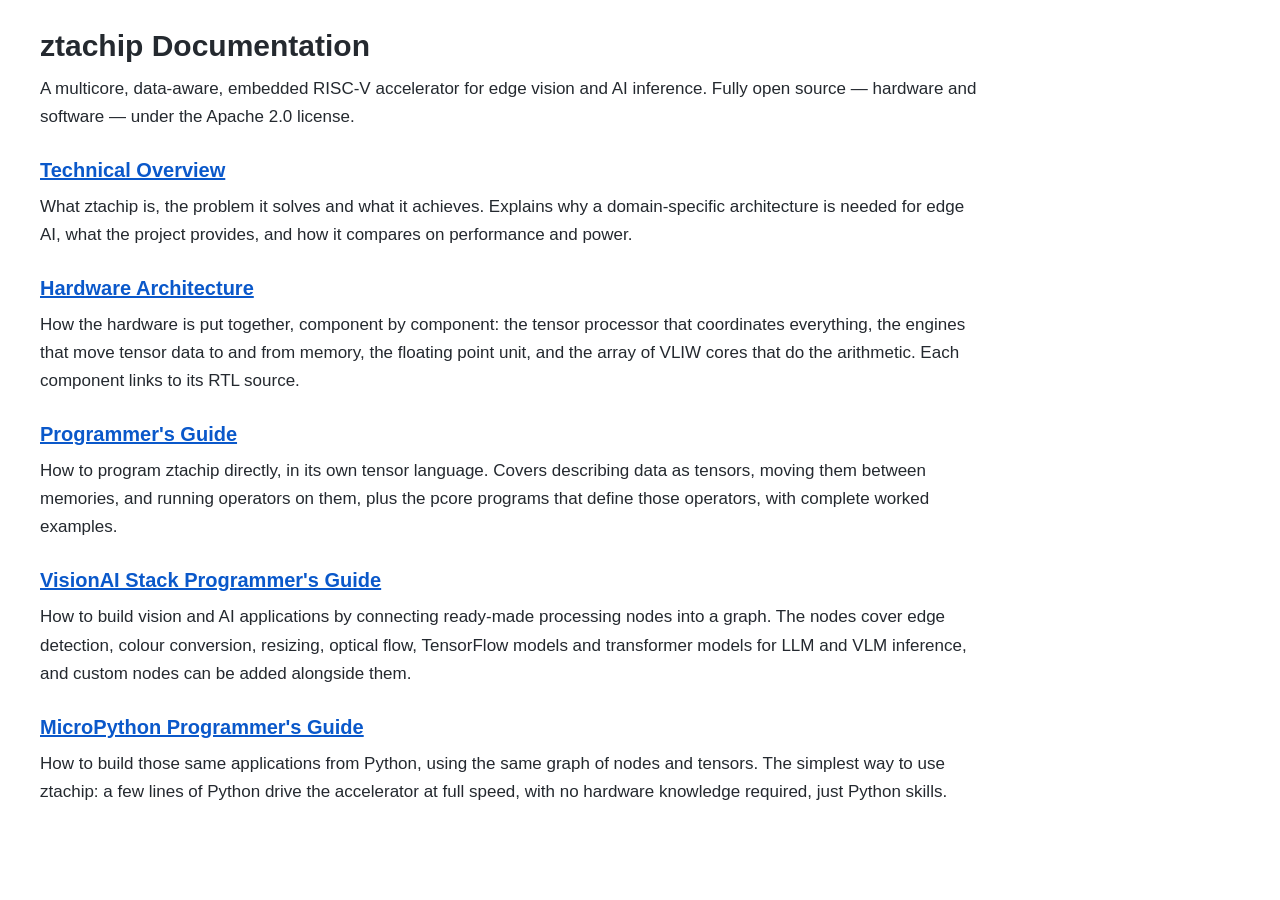
==== index.html @ 55284933 "Update doc" ====
<!DOCTYPE html>
<html lang="en">
<head>
<meta charset="utf-8">
<meta name="viewport" content="width=device-width, initial-scale=1">
<title>ztachip Documentation</title>
<style>
:root { color-scheme: light; }
body { margin:0; background:#ffffff; color:#24292f;
       font-family:-apple-system,BlinkMacSystemFont,'Segoe UI',Helvetica,Arial,sans-serif;
       font-size:17px; line-height:1.65; }
h1,h2,h3,h4,h5,h6 { line-height:1.3; margin:26px 0 10px 0; }
h1 { font-size:30px; } h2 { font-size:25px; border-bottom:1px solid #d8dce0;
     padding-bottom:6px; } h3 { font-size:20px; } h4 { font-size:18px; }
h5,h6 { font-size:17px; }
a { color:#0a58ca; }
img { max-width:100%; }
p { margin:10px 0; }
ul { margin:8px 0 8px 0; padding-left:26px; }
li { margin:3px 0; }
hr { border:0; border-top:1px solid #d8dce0; margin:24px 0; }

pre { background:#e4e6e8; padding:12px 14px; border:1px solid #d8dce0;
      border-radius:6px; overflow-x:auto; }
pre code { background:transparent; color:#1f2328; padding:0;
           font-size:14px; line-height:1.55; }
code { background:#e4e6e8; color:#1f2328; padding:1px 4px; border-radius:4px;
       font-family:'Cascadia Code',Consolas,'Liberation Mono',monospace;
       font-size:14px; }


table { border-collapse:collapse; margin:8px 0 16px 0; }
th, td { border:1px solid #c9ced4; padding:6px 10px; vertical-align:top; }
th { background:#eef1f4; text-align:left; }

details > summary { cursor:pointer; }

.layout { display:flex; align-items:flex-start; gap:0; }
.side { flex:0 0 auto; width:290px; min-width:150px; max-width:70%;
        resize:horizontal; overflow:auto; height:100vh; box-sizing:border-box;
        position:sticky; top:0; background:#000000; color:#e8eaed;
        padding:14px 16px 26px 16px; font-size:14px; line-height:1.7; }
.side a { color:#e8eaed; text-decoration:none; }
.side a:hover { text-decoration:underline; }
.side ul { list-style:none; margin:4px 0 4px 4px; padding-left:12px; }
.side .plate { background:#d6e8ff; color:#0b2545; padding:9px 10px;
        border-radius:6px; text-align:center; font-weight:bold;
        margin:0 0 14px 0; line-height:1.35; }
.side .home { display:inline-block; margin-bottom:12px; padding:5px 10px;
        background:#1f2937; color:#e8eaed; border:1px solid #3a4553;
        border-radius:5px; font-size:12px; }
.main { flex:1 1 auto; min-width:0; padding:0 30px; max-width:940px; }
/* pages without a navigation panel still need breathing room */
.page { padding:0 40px; max-width:940px; }
</style>
</head>
<body>
<div class="page"><h1 id="ztachip-documentation">ztachip Documentation</h1>
<p>A multicore, data-aware, embedded RISC-V accelerator for edge vision and AI inference. Fully open source — hardware and software — under the Apache 2.0 license.</p>
<h3 id="technical-overview"><a href="Overview.html">Technical Overview</a></h3>
<p>What ztachip is, the problem it solves and what it achieves. Explains why a domain-specific architecture is needed for edge AI, what the project provides, and how it compares on performance and power.</p>
<h3 id="hardware-architecture"><a href="HardwareDesign.html">Hardware Architecture</a></h3>
<p>How the hardware is put together, component by component: the tensor processor that coordinates everything, the engines that move tensor data to and from memory, the floating point unit, and the array of VLIW cores that do the arithmetic. Each component links to its RTL source.</p>
<h3 id="programmers-guide"><a href="ztachip_programmer_guide.html">Programmer&#x27;s Guide</a></h3>
<p>How to program ztachip directly, in its own tensor language. Covers describing data as tensors, moving them between memories, and running operators on them, plus the pcore programs that define those operators, with complete worked examples.</p>
<h3 id="visionai-stack-programmers-guide"><a href="visionai_programmer_guide.html">VisionAI Stack Programmer&#x27;s Guide</a></h3>
<p>How to build vision and AI applications by connecting ready-made processing nodes into a graph. The nodes cover edge detection, colour conversion, resizing, optical flow, TensorFlow models and transformer models for LLM and VLM inference, and custom nodes can be added alongside them.</p>
<h3 id="micropython-programmers-guide"><a href="MicropythonUserGuide.html">MicroPython Programmer&#x27;s Guide</a></h3>
<p>How to build those same applications from Python, using the same graph of nodes and tensors. The simplest way to use ztachip: a few lines of Python drive the accelerator at full speed, with no hardware knowledge required, just Python skills.</p></div>
</body>
</html>
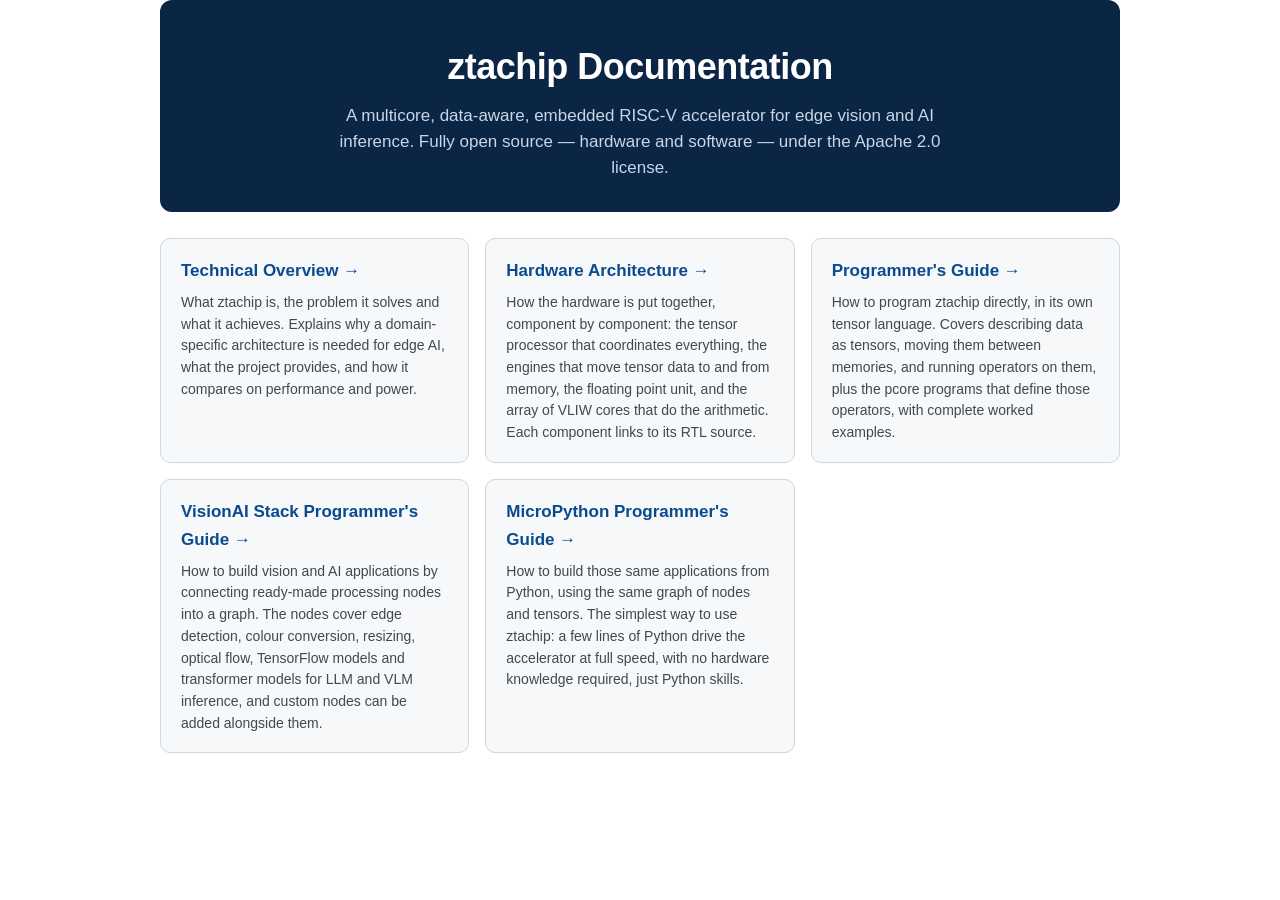
==== commit ee6dc965: "Update doc" ====
--- a/index.html
+++ b/index.html
@@ -39,7 +39,7 @@
 .side { flex:0 0 auto; width:290px; min-width:150px; max-width:70%;
         resize:horizontal; overflow:auto; height:100vh; box-sizing:border-box;
         position:sticky; top:0; background:#000000; color:#e8eaed;
-        padding:14px 16px 26px 16px; font-size:14px; line-height:1.7; }
+        padding:56px 16px 26px 16px; font-size:14px; line-height:1.7; }
 .side a { color:#e8eaed; text-decoration:none; }
 .side a:hover { text-decoration:underline; }
 .side ul { list-style:none; margin:4px 0 4px 4px; padding-left:12px; }
@@ -50,22 +50,56 @@
         background:#1f2937; color:#e8eaed; border:1px solid #3a4553;
         border-radius:5px; font-size:12px; }
 .main { flex:1 1 auto; min-width:0; padding:0 30px; max-width:940px; }
-/* pages without a navigation panel still need breathing room */
-.page { padding:0 40px; max-width:940px; }
+.page { padding:0 40px; max-width:960px; margin:0 auto; }
+
+/* landing page */
+.hero { text-align:center; padding:44px 24px 30px 24px; margin:0 0 6px 0;
+        background:#0b2545; color:#ffffff; border-radius:12px; }
+.hero h1 { margin:0 0 12px 0; font-size:36px; color:#ffffff;
+        border:0; letter-spacing:-0.5px; }
+.hero p { margin:0 auto; max-width:640px; font-size:17px; color:#c8d6e8;
+        line-height:1.55; }
+.cards { display:grid; grid-template-columns:repeat(auto-fit,minmax(300px,1fr));
+        gap:16px; margin:26px 0 40px 0; }
+.card { display:block; text-decoration:none; background:#f6f8fa;
+        border:1px solid #d0d7de; border-radius:10px; padding:18px 20px;
+        transition:border-color .15s, box-shadow .15s, transform .15s; }
+.card:hover { border-color:#0a6abf; box-shadow:0 4px 14px rgba(10,37,69,.10);
+        transform:translateY(-2px); }
+.card .t { display:block; color:#0a4a8f; font-weight:700; font-size:17px;
+        margin-bottom:7px; }
+.card .d { display:block; color:#41484f; font-size:14px; line-height:1.55; }
+
+/* show / hide the navigation panel */
+.navbtn { position:fixed; top:10px; left:10px; z-index:40; cursor:pointer;
+        background:#1f2937; color:#e8eaed; border:1px solid #3a4553;
+        border-radius:6px; padding:7px 12px; font-size:13px;
+        font-family:inherit; }
+.navbtn:hover { background:#2b3a4d; }
+body.nav-hidden .side { display:none; }
+.navbtn .lbl-show { display:none; }
+body.nav-hidden .navbtn .lbl-show { display:inline; }
+body.nav-hidden .navbtn .lbl-hide { display:none; }
+
+/* phones: the panel covers the screen, and closes once a section is chosen */
+@media (max-width:820px) {
+  .layout { display:block; }
+  .side { position:fixed; inset:0; width:100% !important; max-width:none;
+          height:100vh; resize:none; padding:60px 20px 30px 20px;
+          font-size:16px; z-index:30; }
+  .main { padding:52px 18px 0 18px; max-width:none; }
+  .page { padding:52px 18px 0 18px; }
+}
 </style>
 </head>
 <body>
-<div class="page"><h1 id="ztachip-documentation">ztachip Documentation</h1>
-<p>A multicore, data-aware, embedded RISC-V accelerator for edge vision and AI inference. Fully open source — hardware and software — under the Apache 2.0 license.</p>
-<h3 id="technical-overview"><a href="Overview.html">Technical Overview</a></h3>
-<p>What ztachip is, the problem it solves and what it achieves. Explains why a domain-specific architecture is needed for edge AI, what the project provides, and how it compares on performance and power.</p>
-<h3 id="hardware-architecture"><a href="HardwareDesign.html">Hardware Architecture</a></h3>
-<p>How the hardware is put together, component by component: the tensor processor that coordinates everything, the engines that move tensor data to and from memory, the floating point unit, and the array of VLIW cores that do the arithmetic. Each component links to its RTL source.</p>
-<h3 id="programmers-guide"><a href="ztachip_programmer_guide.html">Programmer&#x27;s Guide</a></h3>
-<p>How to program ztachip directly, in its own tensor language. Covers describing data as tensors, moving them between memories, and running operators on them, plus the pcore programs that define those operators, with complete worked examples.</p>
-<h3 id="visionai-stack-programmers-guide"><a href="visionai_programmer_guide.html">VisionAI Stack Programmer&#x27;s Guide</a></h3>
-<p>How to build vision and AI applications by connecting ready-made processing nodes into a graph. The nodes cover edge detection, colour conversion, resizing, optical flow, TensorFlow models and transformer models for LLM and VLM inference, and custom nodes can be added alongside them.</p>
-<h3 id="micropython-programmers-guide"><a href="MicropythonUserGuide.html">MicroPython Programmer&#x27;s Guide</a></h3>
-<p>How to build those same applications from Python, using the same graph of nodes and tensors. The simplest way to use ztachip: a few lines of Python drive the accelerator at full speed, with no hardware knowledge required, just Python skills.</p></div>
+<div class="page"><div class="hero"><h1 id="ztachip-documentation">ztachip Documentation</h1><p>A multicore, data-aware, embedded RISC-V accelerator for edge vision and AI inference. Fully open source — hardware and software — under the Apache 2.0 license.</p></div>
+<div class="cards">
+<a class="card" href="Overview.html"><span class="t">Technical Overview &#8594;</span><span class="d">What ztachip is, the problem it solves and what it achieves. Explains why a domain-specific architecture is needed for edge AI, what the project provides, and how it compares on performance and power.</span></a>
+<a class="card" href="HardwareDesign.html"><span class="t">Hardware Architecture &#8594;</span><span class="d">How the hardware is put together, component by component: the tensor processor that coordinates everything, the engines that move tensor data to and from memory, the floating point unit, and the array of VLIW cores that do the arithmetic. Each component links to its RTL source.</span></a>
+<a class="card" href="ztachip_programmer_guide.html"><span class="t">Programmer&#x27;s Guide &#8594;</span><span class="d">How to program ztachip directly, in its own tensor language. Covers describing data as tensors, moving them between memories, and running operators on them, plus the pcore programs that define those operators, with complete worked examples.</span></a>
+<a class="card" href="visionai_programmer_guide.html"><span class="t">VisionAI Stack Programmer&#x27;s Guide &#8594;</span><span class="d">How to build vision and AI applications by connecting ready-made processing nodes into a graph. The nodes cover edge detection, colour conversion, resizing, optical flow, TensorFlow models and transformer models for LLM and VLM inference, and custom nodes can be added alongside them.</span></a>
+<a class="card" href="MicropythonUserGuide.html"><span class="t">MicroPython Programmer&#x27;s Guide &#8594;</span><span class="d">How to build those same applications from Python, using the same graph of nodes and tensors. The simplest way to use ztachip: a few lines of Python drive the accelerator at full speed, with no hardware knowledge required, just Python skills.</span></a>
+</div></div>
 </body>
 </html>
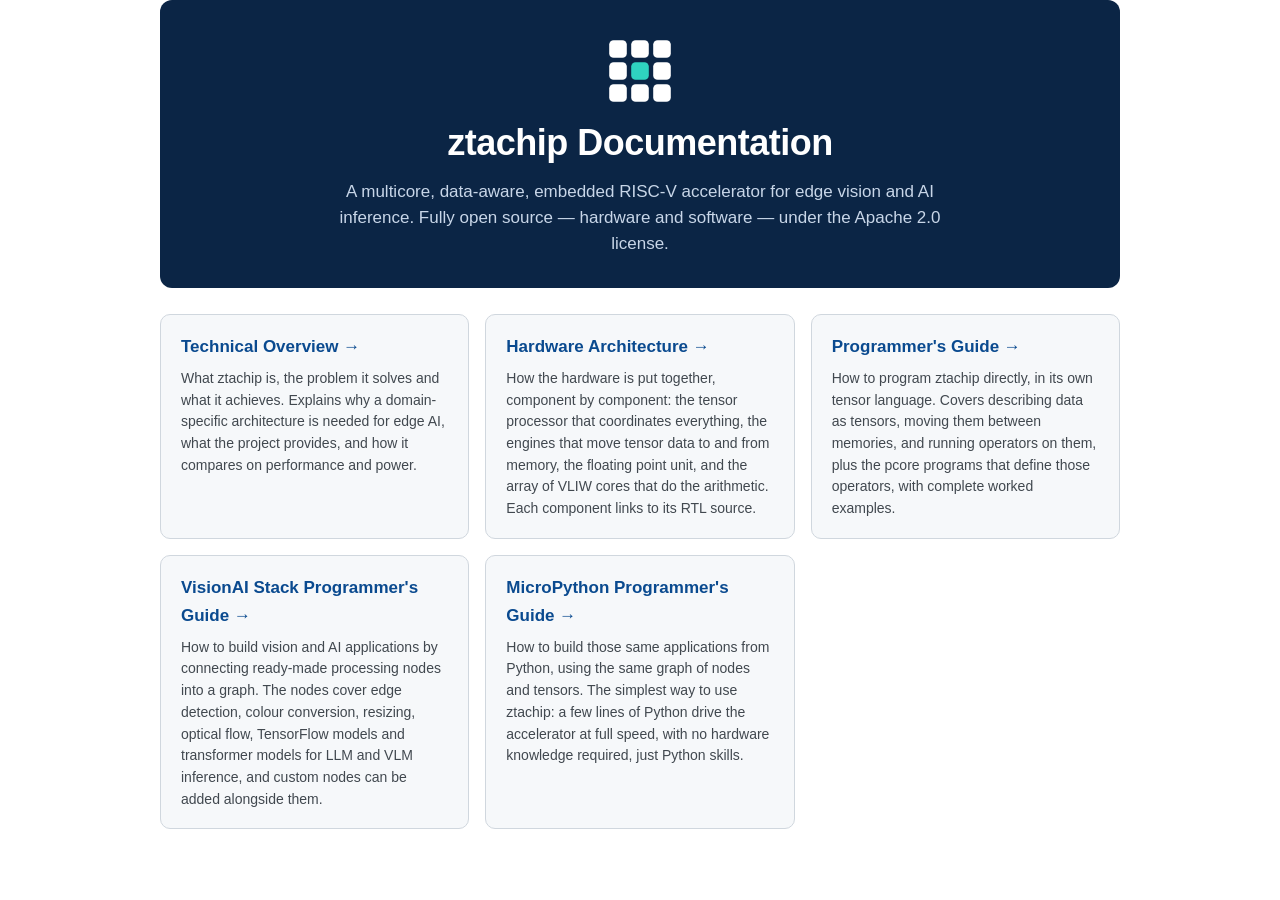
==== commit 00d7959f: "Update doc" ====
--- a/index.html
+++ b/index.html
@@ -4,6 +4,7 @@
 <meta charset="utf-8">
 <meta name="viewport" content="width=device-width, initial-scale=1">
 <title>ztachip Documentation</title>
+<link rel="icon" href="data:image/svg+xml,%3Csvg%20viewBox%3D%220%200%2060%2060%22%20xmlns%3D%22http%3A//www.w3.org/2000/svg%22%3E%3Crect%20x%3D%222%22%20y%3D%222%22%20width%3D%2216%22%20height%3D%2216%22%20rx%3D%224%22%20fill%3D%22%23454f5f%22/%3E%3Crect%20x%3D%2222%22%20y%3D%222%22%20width%3D%2216%22%20height%3D%2216%22%20rx%3D%224%22%20fill%3D%22%23454f5f%22/%3E%3Crect%20x%3D%2242%22%20y%3D%222%22%20width%3D%2216%22%20height%3D%2216%22%20rx%3D%224%22%20fill%3D%22%23454f5f%22/%3E%3Crect%20x%3D%222%22%20y%3D%2222%22%20width%3D%2216%22%20height%3D%2216%22%20rx%3D%224%22%20fill%3D%22%23454f5f%22/%3E%3Crect%20x%3D%2222%22%20y%3D%2222%22%20width%3D%2216%22%20height%3D%2216%22%20rx%3D%224%22%20fill%3D%22%232fd3c0%22/%3E%3Crect%20x%3D%2242%22%20y%3D%2222%22%20width%3D%2216%22%20height%3D%2216%22%20rx%3D%224%22%20fill%3D%22%23454f5f%22/%3E%3Crect%20x%3D%222%22%20y%3D%2242%22%20width%3D%2216%22%20height%3D%2216%22%20rx%3D%224%22%20fill%3D%22%23454f5f%22/%3E%3Crect%20x%3D%2222%22%20y%3D%2242%22%20width%3D%2216%22%20height%3D%2216%22%20rx%3D%224%22%20fill%3D%22%23454f5f%22/%3E%3Crect%20x%3D%2242%22%20y%3D%2242%22%20width%3D%2216%22%20height%3D%2216%22%20rx%3D%224%22%20fill%3D%22%23454f5f%22/%3E%3C/svg%3E">
 <style>
 :root { color-scheme: light; }
 body { margin:0; background:#ffffff; color:#24292f;
@@ -46,15 +47,13 @@
 .side .plate { background:#d6e8ff; color:#0b2545; padding:9px 10px;
         border-radius:6px; text-align:center; font-weight:bold;
         margin:0 0 14px 0; line-height:1.35; }
-.side .home { display:inline-block; margin-bottom:12px; padding:5px 10px;
-        background:#1f2937; color:#e8eaed; border:1px solid #3a4553;
-        border-radius:5px; font-size:12px; }
 .main { flex:1 1 auto; min-width:0; padding:0 30px; max-width:940px; }
 .page { padding:0 40px; max-width:960px; margin:0 auto; }
 
 /* landing page */
-.hero { text-align:center; padding:44px 24px 30px 24px; margin:0 0 6px 0;
+.hero { text-align:center; padding:38px 24px 30px 24px; margin:0 0 6px 0;
         background:#0b2545; color:#ffffff; border-radius:12px; }
+.hero .mark { width:66px; height:66px; display:block; margin:0 auto 16px auto; }
 .hero h1 { margin:0 0 12px 0; font-size:36px; color:#ffffff;
         border:0; letter-spacing:-0.5px; }
 .hero p { margin:0 auto; max-width:640px; font-size:17px; color:#c8d6e8;
@@ -70,16 +69,20 @@
         margin-bottom:7px; }
 .card .d { display:block; color:#41484f; font-size:14px; line-height:1.55; }
 
-/* show / hide the navigation panel */
-.navbtn { position:fixed; top:10px; left:10px; z-index:40; cursor:pointer;
+/* toolbar: show / hide the navigation panel, and return home */
+.navbar { position:fixed; top:10px; left:10px; z-index:40;
+        display:flex; align-items:flex-start; gap:8px; }
+.navbtn { display:inline-flex; align-items:center; justify-content:center;
+        width:36px; height:31px; padding:0; cursor:pointer;
         background:#1f2937; color:#e8eaed; border:1px solid #3a4553;
-        border-radius:6px; padding:7px 12px; font-size:13px;
-        font-family:inherit; }
+        border-radius:6px;
+        box-shadow:0 2px 0 #080d13, inset 0 1px 0 rgba(255,255,255,.10); }
 .navbtn:hover { background:#2b3a4d; }
+.navbtn .ico { width:17px; height:17px; fill:currentColor; display:block; }
+/* the contents button sits pressed in while the panel is open */
+body:not(.nav-hidden) .navtoggle { background:#0c131b; border-color:#26313f;
+        box-shadow:inset 0 2px 5px rgba(0,0,0,.7); transform:translateY(2px); }
 body.nav-hidden .side { display:none; }
-.navbtn .lbl-show { display:none; }
-body.nav-hidden .navbtn .lbl-show { display:inline; }
-body.nav-hidden .navbtn .lbl-hide { display:none; }
 
 /* phones: the panel covers the screen, and closes once a section is chosen */
 @media (max-width:820px) {
@@ -93,7 +96,7 @@
 </style>
 </head>
 <body>
-<div class="page"><div class="hero"><h1 id="ztachip-documentation">ztachip Documentation</h1><p>A multicore, data-aware, embedded RISC-V accelerator for edge vision and AI inference. Fully open source — hardware and software — under the Apache 2.0 license.</p></div>
+<div class="page"><div class="hero"><svg class="mark" aria-hidden="true" viewBox="0 0 60 60" xmlns="http://www.w3.org/2000/svg"><rect x="2" y="2" width="16" height="16" rx="4" fill="#ffffff"/><rect x="22" y="2" width="16" height="16" rx="4" fill="#ffffff"/><rect x="42" y="2" width="16" height="16" rx="4" fill="#ffffff"/><rect x="2" y="22" width="16" height="16" rx="4" fill="#ffffff"/><rect x="22" y="22" width="16" height="16" rx="4" fill="#2fd3c0"/><rect x="42" y="22" width="16" height="16" rx="4" fill="#ffffff"/><rect x="2" y="42" width="16" height="16" rx="4" fill="#ffffff"/><rect x="22" y="42" width="16" height="16" rx="4" fill="#ffffff"/><rect x="42" y="42" width="16" height="16" rx="4" fill="#ffffff"/></svg><h1 id="ztachip-documentation">ztachip Documentation</h1><p>A multicore, data-aware, embedded RISC-V accelerator for edge vision and AI inference. Fully open source — hardware and software — under the Apache 2.0 license.</p></div>
 <div class="cards">
 <a class="card" href="Overview.html"><span class="t">Technical Overview &#8594;</span><span class="d">What ztachip is, the problem it solves and what it achieves. Explains why a domain-specific architecture is needed for edge AI, what the project provides, and how it compares on performance and power.</span></a>
 <a class="card" href="HardwareDesign.html"><span class="t">Hardware Architecture &#8594;</span><span class="d">How the hardware is put together, component by component: the tensor processor that coordinates everything, the engines that move tensor data to and from memory, the floating point unit, and the array of VLIW cores that do the arithmetic. Each component links to its RTL source.</span></a>
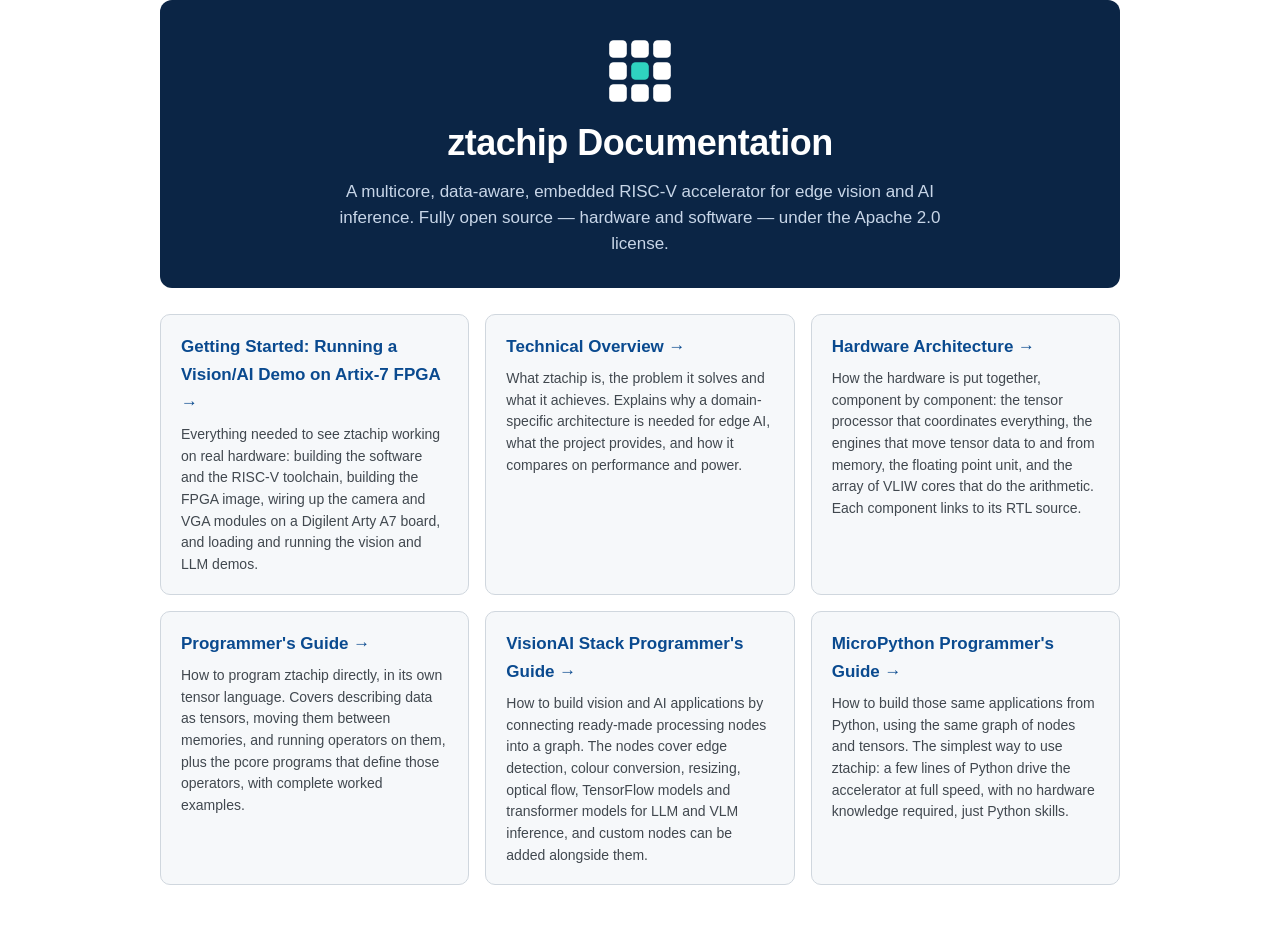
==== commit ce01fc2e: "Update doc" ====
--- a/index.html
+++ b/index.html
@@ -98,6 +98,7 @@
 <body>
 <div class="page"><div class="hero"><svg class="mark" aria-hidden="true" viewBox="0 0 60 60" xmlns="http://www.w3.org/2000/svg"><rect x="2" y="2" width="16" height="16" rx="4" fill="#ffffff"/><rect x="22" y="2" width="16" height="16" rx="4" fill="#ffffff"/><rect x="42" y="2" width="16" height="16" rx="4" fill="#ffffff"/><rect x="2" y="22" width="16" height="16" rx="4" fill="#ffffff"/><rect x="22" y="22" width="16" height="16" rx="4" fill="#2fd3c0"/><rect x="42" y="22" width="16" height="16" rx="4" fill="#ffffff"/><rect x="2" y="42" width="16" height="16" rx="4" fill="#ffffff"/><rect x="22" y="42" width="16" height="16" rx="4" fill="#ffffff"/><rect x="42" y="42" width="16" height="16" rx="4" fill="#ffffff"/></svg><h1 id="ztachip-documentation">ztachip Documentation</h1><p>A multicore, data-aware, embedded RISC-V accelerator for edge vision and AI inference. Fully open source — hardware and software — under the Apache 2.0 license.</p></div>
 <div class="cards">
+<a class="card" href="GettingStarted.html"><span class="t">Getting Started: Running a Vision/AI Demo on Artix-7 FPGA &#8594;</span><span class="d">Everything needed to see ztachip working on real hardware: building the software and the RISC-V toolchain, building the FPGA image, wiring up the camera and VGA modules on a Digilent Arty A7 board, and loading and running the vision and LLM demos.</span></a>
 <a class="card" href="Overview.html"><span class="t">Technical Overview &#8594;</span><span class="d">What ztachip is, the problem it solves and what it achieves. Explains why a domain-specific architecture is needed for edge AI, what the project provides, and how it compares on performance and power.</span></a>
 <a class="card" href="HardwareDesign.html"><span class="t">Hardware Architecture &#8594;</span><span class="d">How the hardware is put together, component by component: the tensor processor that coordinates everything, the engines that move tensor data to and from memory, the floating point unit, and the array of VLIW cores that do the arithmetic. Each component links to its RTL source.</span></a>
 <a class="card" href="ztachip_programmer_guide.html"><span class="t">Programmer&#x27;s Guide &#8594;</span><span class="d">How to program ztachip directly, in its own tensor language. Covers describing data as tensors, moving them between memories, and running operators on them, plus the pcore programs that define those operators, with complete worked examples.</span></a>
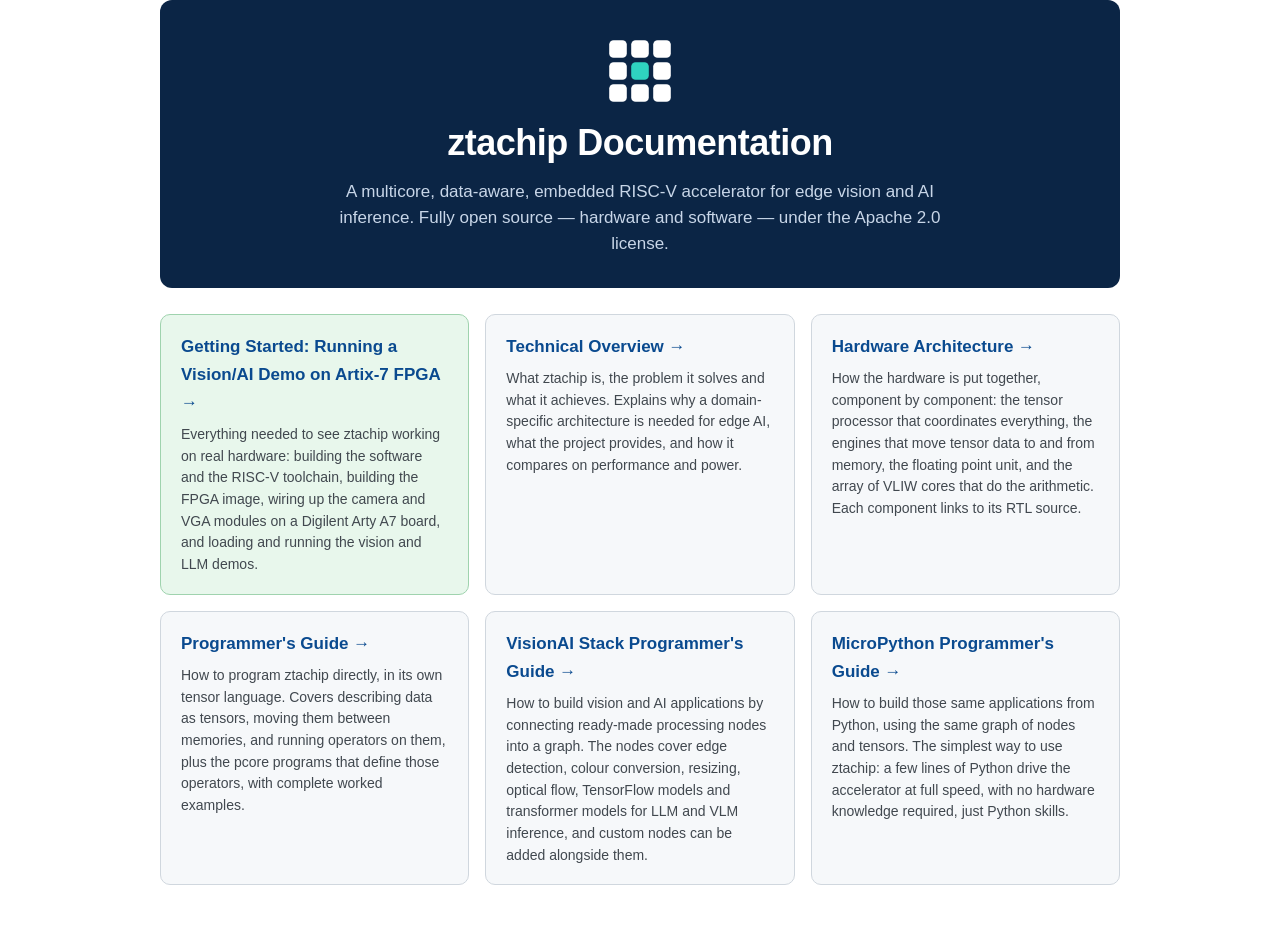
==== commit 91a75801: "Update doc" ====
--- a/index.html
+++ b/index.html
@@ -65,6 +65,9 @@
         transition:border-color .15s, box-shadow .15s, transform .15s; }
 .card:hover { border-color:#0a6abf; box-shadow:0 4px 14px rgba(10,37,69,.10);
         transform:translateY(-2px); }
+/* the starting point, picked out from the reference guides */
+.card.start { background:#e8f7ec; border-color:#9fd3ae; }
+.card.start:hover { border-color:#2f8f4e; box-shadow:0 4px 14px rgba(47,143,78,.18); }
 .card .t { display:block; color:#0a4a8f; font-weight:700; font-size:17px;
         margin-bottom:7px; }
 .card .d { display:block; color:#41484f; font-size:14px; line-height:1.55; }
@@ -83,6 +86,29 @@
 body:not(.nav-hidden) .navtoggle { background:#0c131b; border-color:#26313f;
         box-shadow:inset 0 2px 5px rgba(0,0,0,.7); transform:translateY(2px); }
 body.nav-hidden .side { display:none; }
+/* step to the previous or next section; dimmed at the ends of the document */
+.navbar .gap { width:10px; }
+.navbtn.off { opacity:.38; cursor:default; box-shadow:none; }
+.navbtn.off:hover { background:#1f2937; }
+
+/* one section at a time, with a pager below it */
+.sec { display:none; }
+.sec.on { display:block; }
+.pagerbar { display:flex; align-items:center; justify-content:space-between;
+        gap:12px; margin:38px 0 44px 0; padding-top:16px;
+        border-top:1px solid #d8dee4; }
+.pbtn { display:inline-flex; align-items:center; gap:8px; max-width:42%;
+        padding:9px 14px; cursor:pointer; font-family:inherit; font-size:14px;
+        color:#0a4a8f; background:#f6f8fa; border:1px solid #d0d7de;
+        border-radius:7px; text-align:left; }
+.pbtn:hover { background:#eaf2fb; border-color:#0a6abf; }
+.pbtn.off { opacity:.4; cursor:default; }
+.pbtn.off:hover { background:#f6f8fa; border-color:#d0d7de; }
+.pbtn .lbl { overflow:hidden; text-overflow:ellipsis; white-space:nowrap; }
+.pbtn .arrow { flex:0 0 auto; color:#57606a; }
+.pgcount { flex:0 0 auto; color:#57606a; font-size:13px; white-space:nowrap; }
+/* the section being read, marked in the contents panel */
+.side a.here { color:#7fc4ff; font-weight:bold; }
 
 /* phones: the panel covers the screen, and closes once a section is chosen */
 @media (max-width:820px) {
@@ -92,13 +118,19 @@
           font-size:16px; z-index:30; }
   .main { padding:52px 18px 0 18px; max-width:none; }
   .page { padding:52px 18px 0 18px; }
+  /* the arrows would act on the document behind the contents overlay */
+  body:not(.nav-hidden) .navbar .gap,
+  body:not(.nav-hidden) #secprev,
+  body:not(.nav-hidden) #secnext { display:none; }
+  .pgcount { display:none; }
+  .pbtn { max-width:48%; }
 }
 </style>
 </head>
 <body>
 <div class="page"><div class="hero"><svg class="mark" aria-hidden="true" viewBox="0 0 60 60" xmlns="http://www.w3.org/2000/svg"><rect x="2" y="2" width="16" height="16" rx="4" fill="#ffffff"/><rect x="22" y="2" width="16" height="16" rx="4" fill="#ffffff"/><rect x="42" y="2" width="16" height="16" rx="4" fill="#ffffff"/><rect x="2" y="22" width="16" height="16" rx="4" fill="#ffffff"/><rect x="22" y="22" width="16" height="16" rx="4" fill="#2fd3c0"/><rect x="42" y="22" width="16" height="16" rx="4" fill="#ffffff"/><rect x="2" y="42" width="16" height="16" rx="4" fill="#ffffff"/><rect x="22" y="42" width="16" height="16" rx="4" fill="#ffffff"/><rect x="42" y="42" width="16" height="16" rx="4" fill="#ffffff"/></svg><h1 id="ztachip-documentation">ztachip Documentation</h1><p>A multicore, data-aware, embedded RISC-V accelerator for edge vision and AI inference. Fully open source — hardware and software — under the Apache 2.0 license.</p></div>
 <div class="cards">
-<a class="card" href="GettingStarted.html"><span class="t">Getting Started: Running a Vision/AI Demo on Artix-7 FPGA &#8594;</span><span class="d">Everything needed to see ztachip working on real hardware: building the software and the RISC-V toolchain, building the FPGA image, wiring up the camera and VGA modules on a Digilent Arty A7 board, and loading and running the vision and LLM demos.</span></a>
+<a class="card start" href="GettingStarted.html"><span class="t">Getting Started: Running a Vision/AI Demo on Artix-7 FPGA &#8594;</span><span class="d">Everything needed to see ztachip working on real hardware: building the software and the RISC-V toolchain, building the FPGA image, wiring up the camera and VGA modules on a Digilent Arty A7 board, and loading and running the vision and LLM demos.</span></a>
 <a class="card" href="Overview.html"><span class="t">Technical Overview &#8594;</span><span class="d">What ztachip is, the problem it solves and what it achieves. Explains why a domain-specific architecture is needed for edge AI, what the project provides, and how it compares on performance and power.</span></a>
 <a class="card" href="HardwareDesign.html"><span class="t">Hardware Architecture &#8594;</span><span class="d">How the hardware is put together, component by component: the tensor processor that coordinates everything, the engines that move tensor data to and from memory, the floating point unit, and the array of VLIW cores that do the arithmetic. Each component links to its RTL source.</span></a>
 <a class="card" href="ztachip_programmer_guide.html"><span class="t">Programmer&#x27;s Guide &#8594;</span><span class="d">How to program ztachip directly, in its own tensor language. Covers describing data as tensors, moving them between memories, and running operators on them, plus the pcore programs that define those operators, with complete worked examples.</span></a>
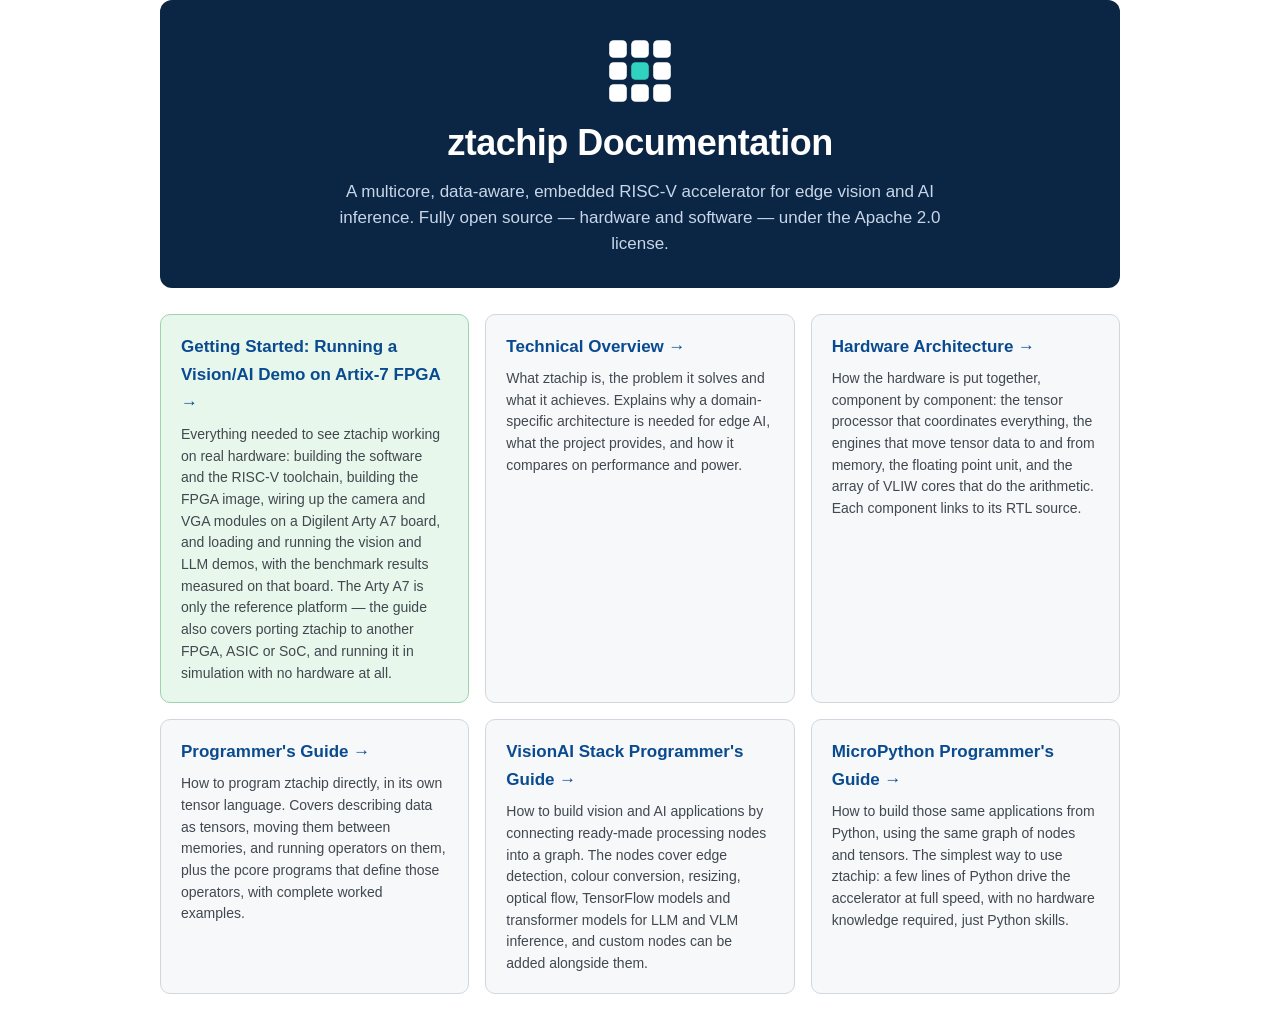
==== commit 6e7d2f26: "Update doc" ====
--- a/index.html
+++ b/index.html
@@ -130,7 +130,7 @@
 <body>
 <div class="page"><div class="hero"><svg class="mark" aria-hidden="true" viewBox="0 0 60 60" xmlns="http://www.w3.org/2000/svg"><rect x="2" y="2" width="16" height="16" rx="4" fill="#ffffff"/><rect x="22" y="2" width="16" height="16" rx="4" fill="#ffffff"/><rect x="42" y="2" width="16" height="16" rx="4" fill="#ffffff"/><rect x="2" y="22" width="16" height="16" rx="4" fill="#ffffff"/><rect x="22" y="22" width="16" height="16" rx="4" fill="#2fd3c0"/><rect x="42" y="22" width="16" height="16" rx="4" fill="#ffffff"/><rect x="2" y="42" width="16" height="16" rx="4" fill="#ffffff"/><rect x="22" y="42" width="16" height="16" rx="4" fill="#ffffff"/><rect x="42" y="42" width="16" height="16" rx="4" fill="#ffffff"/></svg><h1 id="ztachip-documentation">ztachip Documentation</h1><p>A multicore, data-aware, embedded RISC-V accelerator for edge vision and AI inference. Fully open source — hardware and software — under the Apache 2.0 license.</p></div>
 <div class="cards">
-<a class="card start" href="GettingStarted.html"><span class="t">Getting Started: Running a Vision/AI Demo on Artix-7 FPGA &#8594;</span><span class="d">Everything needed to see ztachip working on real hardware: building the software and the RISC-V toolchain, building the FPGA image, wiring up the camera and VGA modules on a Digilent Arty A7 board, and loading and running the vision and LLM demos.</span></a>
+<a class="card start" href="GettingStarted.html"><span class="t">Getting Started: Running a Vision/AI Demo on Artix-7 FPGA &#8594;</span><span class="d">Everything needed to see ztachip working on real hardware: building the software and the RISC-V toolchain, building the FPGA image, wiring up the camera and VGA modules on a Digilent Arty A7 board, and loading and running the vision and LLM demos, with the benchmark results measured on that board. The Arty A7 is only the reference platform — the guide also covers porting ztachip to another FPGA, ASIC or SoC, and running it in simulation with no hardware at all.</span></a>
 <a class="card" href="Overview.html"><span class="t">Technical Overview &#8594;</span><span class="d">What ztachip is, the problem it solves and what it achieves. Explains why a domain-specific architecture is needed for edge AI, what the project provides, and how it compares on performance and power.</span></a>
 <a class="card" href="HardwareDesign.html"><span class="t">Hardware Architecture &#8594;</span><span class="d">How the hardware is put together, component by component: the tensor processor that coordinates everything, the engines that move tensor data to and from memory, the floating point unit, and the array of VLIW cores that do the arithmetic. Each component links to its RTL source.</span></a>
 <a class="card" href="ztachip_programmer_guide.html"><span class="t">Programmer&#x27;s Guide &#8594;</span><span class="d">How to program ztachip directly, in its own tensor language. Covers describing data as tensors, moving them between memories, and running operators on them, plus the pcore programs that define those operators, with complete worked examples.</span></a>
